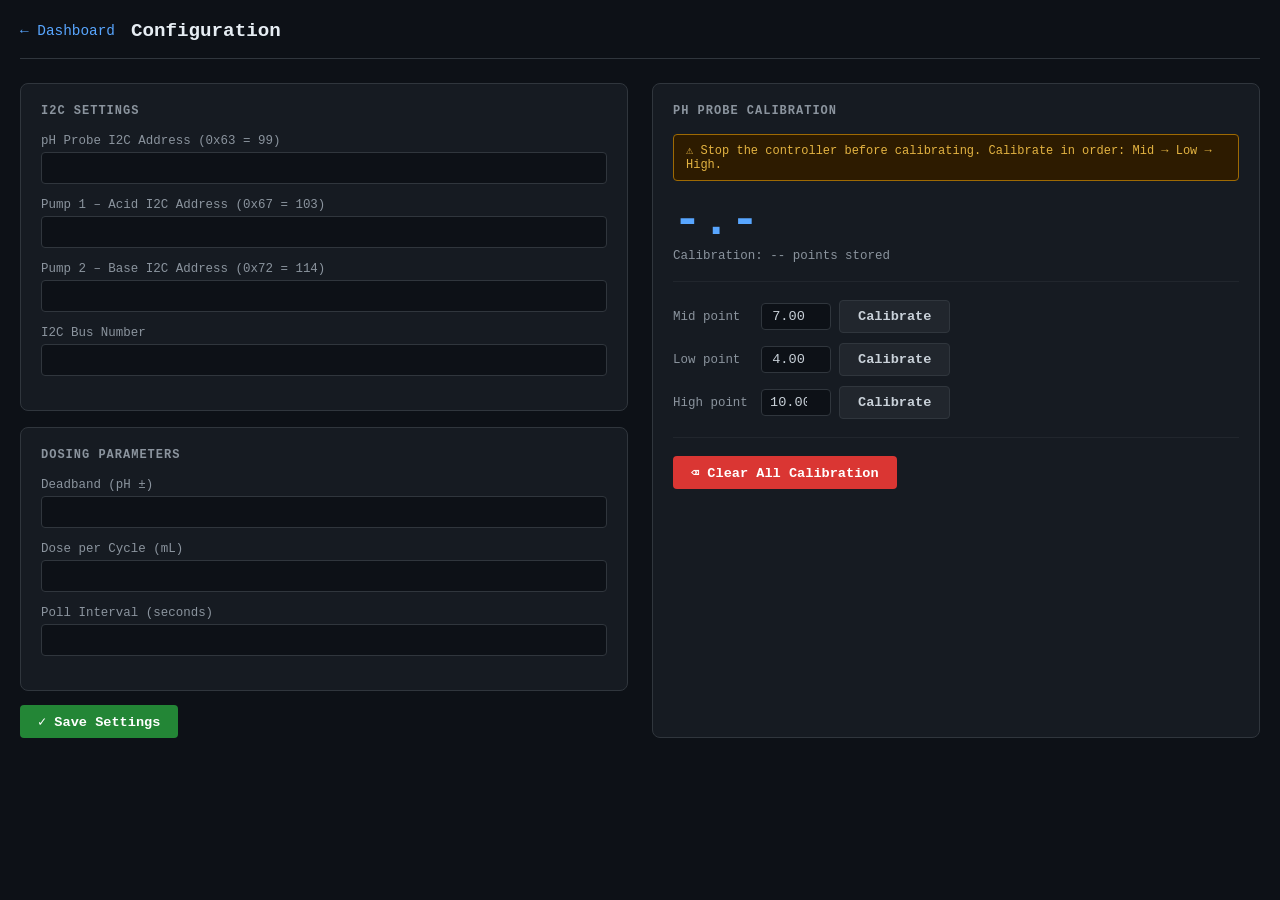
==== ph_controller/templates/config.html @ ad6e324f "Initial commit: EZO pH dosing controller with Flask dashboard" ====
﻿<!DOCTYPE html>
<html lang="en">
<head>
  <meta charset="UTF-8">
  <meta name="viewport" content="width=device-width, initial-scale=1.0">
  <title>pH Controller &mdash; Config</title>
  <style>
    *, *::before, *::after { box-sizing: border-box; margin: 0; padding: 0; }
    body { font-family: "Courier New", monospace; background: #0d1117; color: #c9d1d9; min-height: 100vh; padding: 20px; }

    /* ── Top bar ── */
    .topbar { display: flex; align-items: center; gap: 16px; margin-bottom: 24px; padding-bottom: 16px; border-bottom: 1px solid #30363d; }
    .back-link { color: #58a6ff; text-decoration: none; font-size: 0.9rem; }
    .back-link:hover { text-decoration: underline; }
    h1 { font-size: 1.2rem; color: #e6edf3; }

    /* ── Two-column grid ── */
    .grid { display: grid; grid-template-columns: 1fr 1fr; gap: 24px; }
    @media (max-width: 700px) { .grid { grid-template-columns: 1fr; } }

    /* ── Cards ── */
    .card { background: #161b22; border: 1px solid #30363d; border-radius: 8px; padding: 20px; }
    .card h2 { font-size: 0.75rem; text-transform: uppercase; letter-spacing: 1px; color: #8b949e; margin-bottom: 16px; }

    /* ── Form fields ── */
    .field { margin-bottom: 14px; }
    .field label { display: block; font-size: 0.78rem; color: #8b949e; margin-bottom: 4px; }
    .field input { width: 100%; background: #0d1117; border: 1px solid #30363d; color: #c9d1d9; padding: 7px 10px; border-radius: 4px; font-family: "Courier New", monospace; font-size: 0.9rem; }
    .field input:focus { outline: none; border-color: #58a6ff; }

    .rule { border: none; border-top: 1px solid #21262d; margin: 18px 0; }

    /* ── Buttons ── */
    .btn { padding: 8px 18px; border: none; border-radius: 4px; cursor: pointer; font-family: "Courier New", monospace; font-size: 0.85rem; font-weight: 700; }
    .btn-primary { background: #238636; color: #fff; }
    .btn-primary:hover { filter: brightness(1.2); }
    .btn-danger  { background: #da3633; color: #fff; }
    .btn-danger:hover  { filter: brightness(1.2); }
    .btn-secondary { background: #21262d; border: 1px solid #30363d; color: #c9d1d9; }
    .btn-secondary:hover { background: #30363d; }

    /* ── Calibration card ── */
    .ph-reading { font-size: 3rem; font-weight: 700; color: #58a6ff; line-height: 1; margin-bottom: 4px; }
    .cal-meta { font-size: 0.78rem; color: #8b949e; margin-bottom: 16px; }
    .slope-box { background: #0d1117; border: 1px solid #21262d; border-radius: 4px; padding: 8px 12px; font-size: 0.78rem; color: #8b949e; margin-bottom: 16px; }
    .slope-box span { color: #c9d1d9; }

    .cal-row { display: flex; align-items: center; gap: 8px; margin-bottom: 10px; }
    .cal-row label { font-size: 0.78rem; color: #8b949e; flex: 0 0 80px; }
    .cal-row input { width: 70px; background: #0d1117; border: 1px solid #30363d; color: #c9d1d9; padding: 5px 8px; border-radius: 4px; font-family: "Courier New", monospace; font-size: 0.85rem; text-align: center; }

    .warning { background: #2d1b00; border: 1px solid #9e6a03; border-radius: 4px; padding: 8px 12px; font-size: 0.75rem; color: #e3b341; margin-bottom: 16px; }

    /* ── Toast ── */
    .toast { position: fixed; bottom: 20px; right: 20px; background: #238636; color: #fff; padding: 10px 18px; border-radius: 6px; font-size: 0.85rem; opacity: 0; transition: opacity 0.3s; pointer-events: none; }
    .toast.show { opacity: 1; }
    .toast.error { background: #da3633; }
  </style>
</head>
<body>

<div class="topbar">
  <a href="/" class="back-link">&#8592; Dashboard</a>
  <h1>Configuration</h1>
</div>

<div class="grid">

  <!-- ── Left: settings ── -->
  <div>
    <div class="card">
      <h2>I2C Settings</h2>
      <div class="field"><label>pH Probe I2C Address (0x63 = 99)</label><input type="number" id="ph_addr"    min="1" max="127"></div>
      <div class="field"><label>Pump 1 – Acid I2C Address (0x67 = 103)</label><input type="number" id="pump1_addr" min="1" max="127"></div>
      <div class="field"><label>Pump 2 – Base I2C Address (0x72 = 114)</label><input type="number" id="pump2_addr" min="1" max="127"></div>
      <div class="field"><label>I2C Bus Number</label><input type="number" id="i2c_bus" min="0" max="9"></div>
    </div>

    <div class="card" style="margin-top:16px;">
      <h2>Dosing Parameters</h2>
      <div class="field"><label>Deadband (pH &plusmn;)</label><input type="number" id="deadband" step="0.05" min="0.01" max="2.0"></div>
      <div class="field"><label>Dose per Cycle (mL)</label><input type="number" id="dose_ml"  step="0.1"  min="0.5"  max="50"></div>
      <div class="field"><label>Poll Interval (seconds)</label><input type="number" id="poll_sec" step="1"    min="1"    max="300"></div>
    </div>

    <div style="margin-top:14px;">
      <button class="btn btn-primary" onclick="saveConfig()">&#10003; Save Settings</button>
    </div>
  </div>

  <!-- ── Right: calibration ── -->
  <div class="card">
    <h2>pH Probe Calibration</h2>

    <div class="warning">&#9888; Stop the controller before calibrating. Calibrate in order: Mid &rarr; Low &rarr; High.</div>

    <div class="ph-reading" id="cal-ph">-.-</div>
    <div class="cal-meta" id="cal-meta">Calibration: -- points stored</div>

    <div class="slope-box" id="slope-box" style="display:none;">
      Acid slope: <span id="sl-acid">--</span>% &nbsp;|&nbsp;
      Base slope: <span id="sl-base">--</span>% &nbsp;|&nbsp;
      Zero offset: <span id="sl-zero">--</span> mV
    </div>

    <hr class="rule">

    <div class="cal-row">
      <label>Mid point</label>
      <input type="number" id="val-mid" value="7.00" step="0.01">
      <button class="btn btn-secondary" onclick="calibrate('mid')">Calibrate</button>
    </div>
    <div class="cal-row">
      <label>Low point</label>
      <input type="number" id="val-low" value="4.00" step="0.01">
      <button class="btn btn-secondary" onclick="calibrate('low')">Calibrate</button>
    </div>
    <div class="cal-row">
      <label>High point</label>
      <input type="number" id="val-high" value="10.00" step="0.01">
      <button class="btn btn-secondary" onclick="calibrate('high')">Calibrate</button>
    </div>

    <hr class="rule">
    <button class="btn btn-danger" onclick="clearCal()">&#9003; Clear All Calibration</button>
  </div>

</div>

<div class="toast" id="toast"></div>

<script>
// ── Load config into form ────────────────────────────────────────
async function loadConfig() {
  try {
    const r = await fetch("/api/config");
    const d = await r.json();
    ["ph_addr","pump1_addr","pump2_addr","i2c_bus","deadband","dose_ml","poll_sec"]
      .forEach(k => { const el = document.getElementById(k); if (el) el.value = d[k]; });
  } catch(e) { console.error("loadConfig:", e); }
}

async function saveConfig() {
  const keys  = ["ph_addr","pump1_addr","pump2_addr","i2c_bus","deadband","dose_ml","poll_sec"];
  const intKs = new Set(["ph_addr","pump1_addr","pump2_addr","i2c_bus"]);
  const data  = {};
  for (const k of keys) {
    const v = document.getElementById(k).value;
    data[k] = intKs.has(k) ? parseInt(v, 10) : parseFloat(v);
  }
  try {
    const r = await fetch("/api/config", { method: "POST", headers: {"Content-Type":"application/json"}, body: JSON.stringify(data) });
    const d = await r.json();
    if (d.error) throw new Error(d.error);
    toast("Settings saved", false);
  } catch(e) { toast(e.message, true); }
}

// ── Live pH -- uses /api/status so no extra I2C read ────────────
// The controller background thread is always reading pH; we just
// display what it already has.  This never touches the I2C bus.
async function fetchPH() {
  try {
    const r = await fetch("/api/status");
    const d = await r.json();
    document.getElementById("cal-ph").textContent =
      d.current_ph != null ? Number(d.current_ph).toFixed(3) : "-.-";
  } catch(e) { console.error("fetchPH:", e); }
}

// ── Calibration info -- only called on load + after a cal action ─
// Reads calibration points and slope from the probe (one I2C op,
// held off from the background thread by the lock in sensors.py).
async function fetchCalInfo() {
  try {
    const r = await fetch("/api/calibrate/reading");
    const d = await r.json();
    const pts = d.points;
    document.getElementById("cal-meta").textContent =
      pts != null ? `Calibration: ${pts} point${pts !== 1 ? "s" : ""} stored` : "Calibration: unknown";
    const sb = document.getElementById("slope-box");
    if (d.slope) {
      document.getElementById("sl-acid").textContent = d.slope.acid_pct.toFixed(1);
      document.getElementById("sl-base").textContent = d.slope.base_pct.toFixed(1);
      document.getElementById("sl-zero").textContent = d.slope.zero_mv.toFixed(2);
      sb.style.display = "block";
    } else {
      sb.style.display = "none";
    }
  } catch(e) { console.error("fetchCalInfo:", e); }
}

async function calibrate(point) {
  const valEl = document.getElementById("val-" + point);
  const value  = parseFloat(valEl.value);
  try {
    const r = await fetch(`/api/calibrate/${point}`, {
      method: "POST", headers: {"Content-Type":"application/json"},
      body: JSON.stringify({ value })
    });
    const d = await r.json();
    if (d.error) throw new Error(d.error);
    toast(`Cal,${point},${value} OK`, false);
    await fetchCalInfo();   // refresh points/slope after calibrating
  } catch(e) { toast(e.message, true); }
}

async function clearCal() {
  if (!confirm("Clear all calibration data?")) return;
  try {
    const r = await fetch("/api/calibrate/clear", { method: "POST" });
    const d = await r.json();
    if (d.error) throw new Error(d.error);
    toast("Calibration cleared", false);
    await fetchCalInfo();   // refresh after clearing
  } catch(e) { toast(e.message, true); }
}

// ── Toast ────────────────────────────────────────────────────────
function toast(msg, isError) {
  const el = document.getElementById("toast");
  el.textContent = msg;
  el.className = "toast show" + (isError ? " error" : "");
  clearTimeout(el._t);
  el._t = setTimeout(() => el.classList.remove("show"), 2500);
}

// ── Init ─────────────────────────────────────────────────────────
document.addEventListener("DOMContentLoaded", () => {
  loadConfig();
  fetchCalInfo();                      // load calibration state once on open
  fetchPH();
  setInterval(fetchPH, 2000);         // live pH every 2 s -- no I2C conflict
});
</script>
</body>
</html>
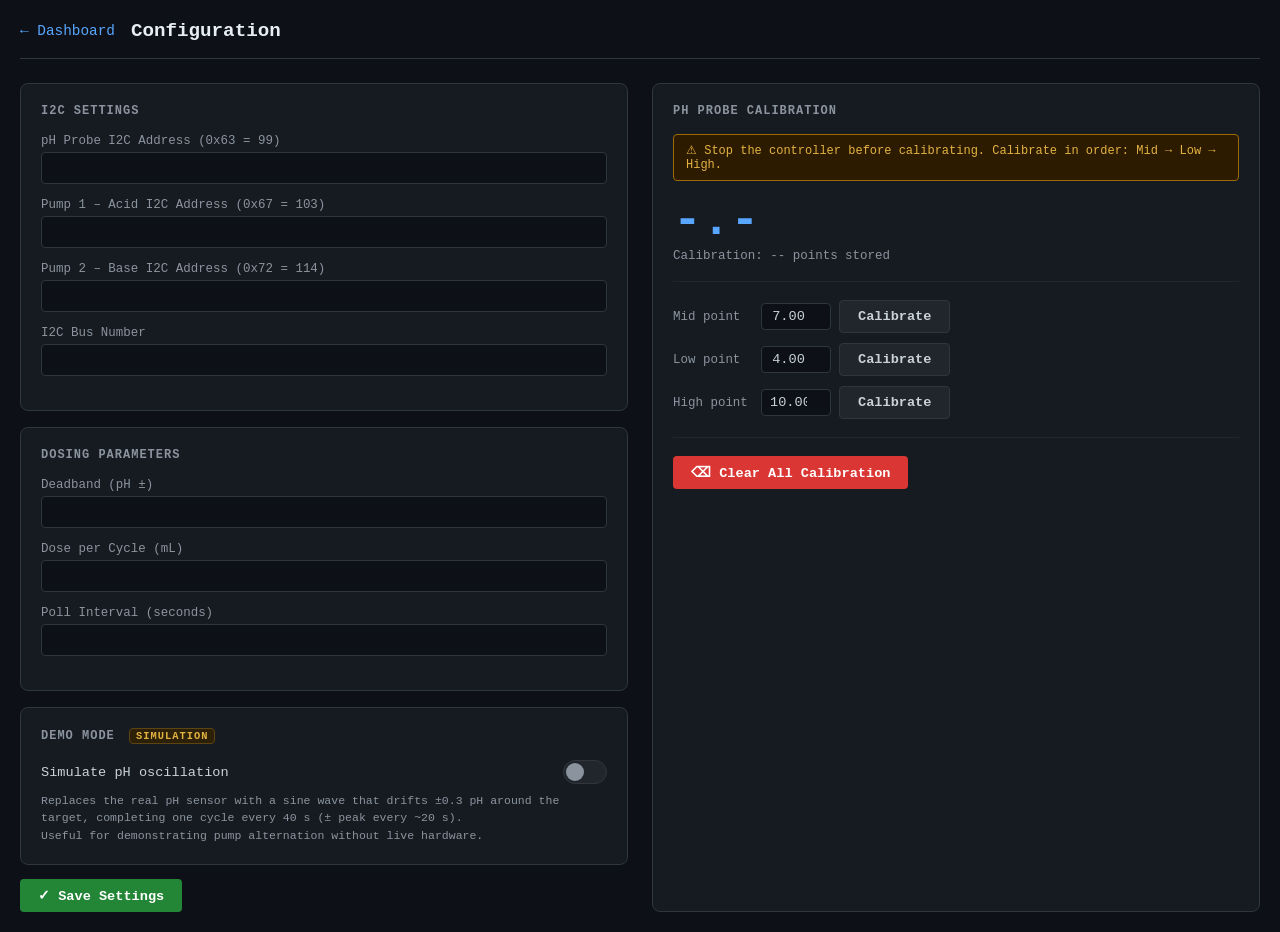
==== commit b2b4349f: "feat: dashboard UI overhaul, target pH chart, sim mode, and theme system - Lighten panel label color" ====
--- a/ph_controller/templates/config.html
+++ b/ph_controller/templates/config.html
@@ -51,6 +51,17 @@
 
     .warning { background: #2d1b00; border: 1px solid #9e6a03; border-radius: 4px; padding: 8px 12px; font-size: 0.75rem; color: #e3b341; margin-bottom: 16px; }
 
+    /* ── Toggle switch ── */
+    .toggle-row { display: flex; align-items: center; justify-content: space-between; gap: 16px; cursor: pointer; }
+    .toggle-row span { font-size: 0.85rem; color: #c9d1d9; }
+    .toggle-input { display: none; }
+    .toggle-track { position: relative; flex-shrink: 0; width: 44px; height: 24px; background: #21262d; border: 1px solid #30363d; border-radius: 12px; transition: background 0.2s, border-color 0.2s; }
+    .toggle-thumb { position: absolute; top: 2px; left: 2px; width: 18px; height: 18px; background: #8b949e; border-radius: 50%; transition: transform 0.2s, background 0.2s; }
+    .toggle-input:checked + .toggle-track { background: #238636; border-color: #238636; }
+    .toggle-input:checked + .toggle-track > .toggle-thumb { transform: translateX(20px); background: #fff; }
+    .field-hint { font-size: 0.72rem; color: #8b949e; margin-top: 8px; line-height: 1.5; }
+    .demo-badge { display: inline-block; font-size: 0.65rem; font-weight: 700; letter-spacing: 1px; text-transform: uppercase; background: #2d2008; color: #e3b341; border: 1px solid #5c4510; border-radius: 4px; padding: 1px 6px; margin-left: 6px; vertical-align: middle; }
+
     /* ── Toast ── */
     .toast { position: fixed; bottom: 20px; right: 20px; background: #238636; color: #fff; padding: 10px 18px; border-radius: 6px; font-size: 0.85rem; opacity: 0; transition: opacity 0.3s; pointer-events: none; }
     .toast.show { opacity: 1; }
@@ -83,6 +94,20 @@
       <div class="field"><label>Poll Interval (seconds)</label><input type="number" id="poll_sec" step="1"    min="1"    max="300"></div>
     </div>
 
+    <div class="card" style="margin-top:16px;">
+      <h2>Demo Mode <span class="demo-badge">simulation</span></h2>
+      <label class="toggle-row" for="simulate_ph">
+        <span>Simulate pH oscillation</span>
+        <input type="checkbox" id="simulate_ph" class="toggle-input">
+        <span class="toggle-track"><span class="toggle-thumb"></span></span>
+      </label>
+      <div class="field-hint">
+        Replaces the real pH sensor with a sine wave that drifts &plusmn;0.3 pH around the
+        target, completing one cycle every 40 s (&plusmn; peak every ~20 s).<br>
+        Useful for demonstrating pump alternation without live hardware.
+      </div>
+    </div>
+
     <div style="margin-top:14px;">
       <button class="btn btn-primary" onclick="saveConfig()">&#10003; Save Settings</button>
     </div>
@@ -137,6 +162,8 @@
     const d = await r.json();
     ["ph_addr","pump1_addr","pump2_addr","i2c_bus","deadband","dose_ml","poll_sec"]
       .forEach(k => { const el = document.getElementById(k); if (el) el.value = d[k]; });
+    const simEl = document.getElementById("simulate_ph");
+    if (simEl) simEl.checked = !!d.simulate_ph;
   } catch(e) { console.error("loadConfig:", e); }
 }
 
@@ -148,6 +175,8 @@
     const v = document.getElementById(k).value;
     data[k] = intKs.has(k) ? parseInt(v, 10) : parseFloat(v);
   }
+  const simEl = document.getElementById("simulate_ph");
+  if (simEl) data.simulate_ph = simEl.checked;
   try {
     const r = await fetch("/api/config", { method: "POST", headers: {"Content-Type":"application/json"}, body: JSON.stringify(data) });
     const d = await r.json();
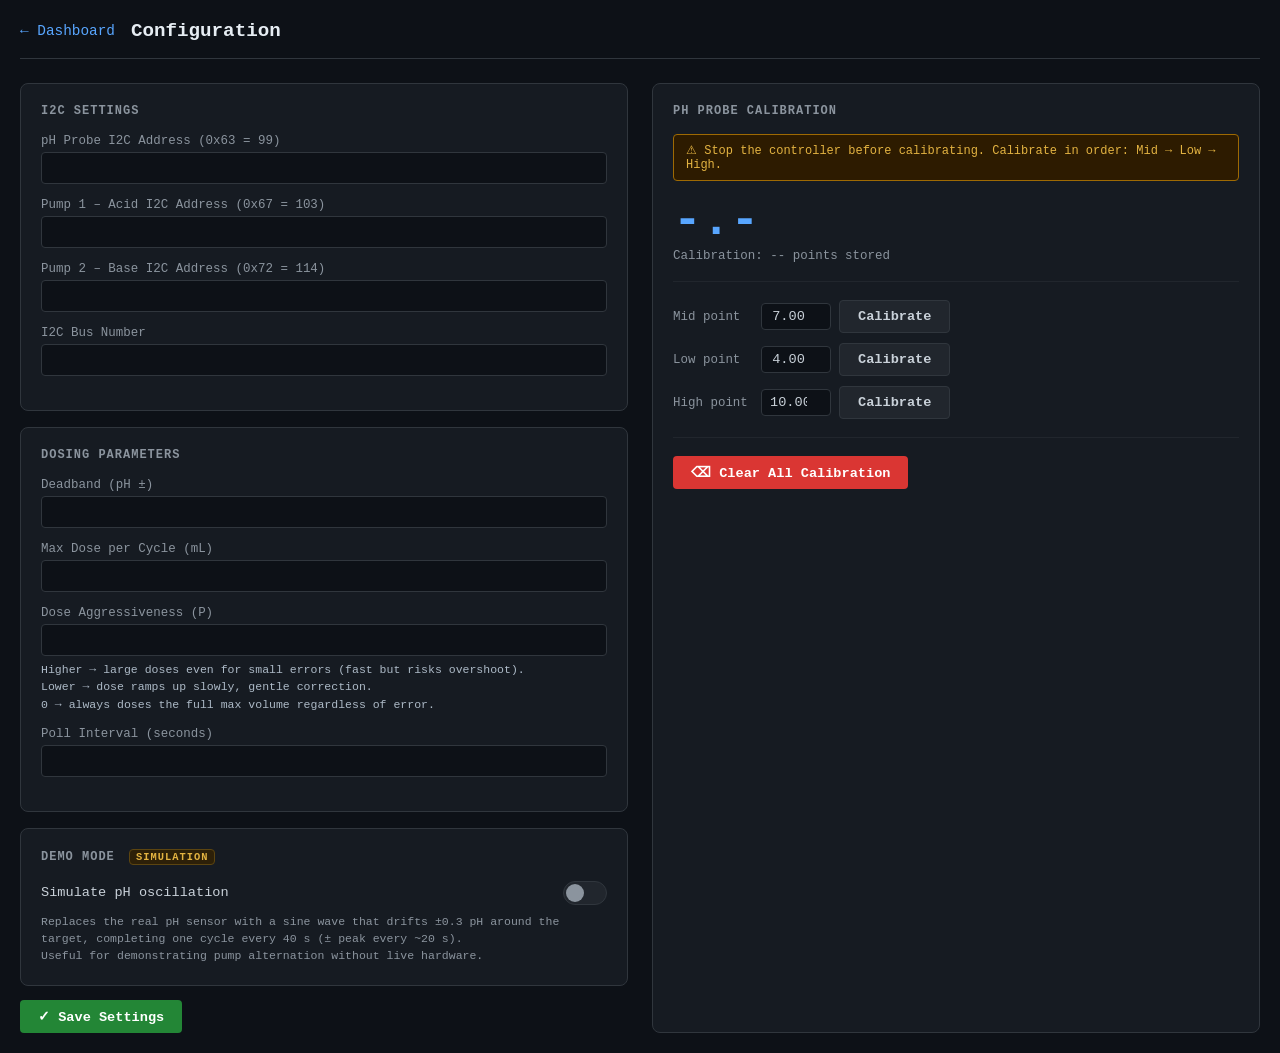
==== commit af381971: "feat: P-controller dosing, batched CSV writes, keyboard, and UX fixes Dosing: - Proportional dose co" ====
--- a/ph_controller/templates/config.html
+++ b/ph_controller/templates/config.html
@@ -90,7 +90,16 @@
     <div class="card" style="margin-top:16px;">
       <h2>Dosing Parameters</h2>
       <div class="field"><label>Deadband (pH &plusmn;)</label><input type="number" id="deadband" step="0.05" min="0.01" max="2.0"></div>
-      <div class="field"><label>Dose per Cycle (mL)</label><input type="number" id="dose_ml"  step="0.1"  min="0.5"  max="50"></div>
+      <div class="field"><label>Max Dose per Cycle (mL)</label><input type="number" id="dose_ml"     step="0.1"  min="0.5"  max="50"></div>
+      <div class="field">
+        <label>Dose Aggressiveness (P)</label>
+        <input type="number" id="dose_p_gain" step="0.1" min="0" max="100">
+        <div style="font-size:0.72rem;color:#adbac7;margin-top:5px;line-height:1.5">
+          Higher &rarr; large doses even for small errors (fast but risks overshoot).<br>
+          Lower &rarr; dose ramps up slowly, gentle correction.<br>
+          0 &rarr; always doses the full max volume regardless of error.
+        </div>
+      </div>
       <div class="field"><label>Poll Interval (seconds)</label><input type="number" id="poll_sec" step="1"    min="1"    max="300"></div>
     </div>
 
@@ -160,7 +169,7 @@
   try {
     const r = await fetch("/api/config");
     const d = await r.json();
-    ["ph_addr","pump1_addr","pump2_addr","i2c_bus","deadband","dose_ml","poll_sec"]
+    ["ph_addr","pump1_addr","pump2_addr","i2c_bus","deadband","dose_ml","dose_p_gain","poll_sec"]
       .forEach(k => { const el = document.getElementById(k); if (el) el.value = d[k]; });
     const simEl = document.getElementById("simulate_ph");
     if (simEl) simEl.checked = !!d.simulate_ph;
@@ -168,7 +177,7 @@
 }
 
 async function saveConfig() {
-  const keys  = ["ph_addr","pump1_addr","pump2_addr","i2c_bus","deadband","dose_ml","poll_sec"];
+  const keys  = ["ph_addr","pump1_addr","pump2_addr","i2c_bus","deadband","dose_ml","dose_p_gain","poll_sec"];
   const intKs = new Set(["ph_addr","pump1_addr","pump2_addr","i2c_bus"]);
   const data  = {};
   for (const k of keys) {
